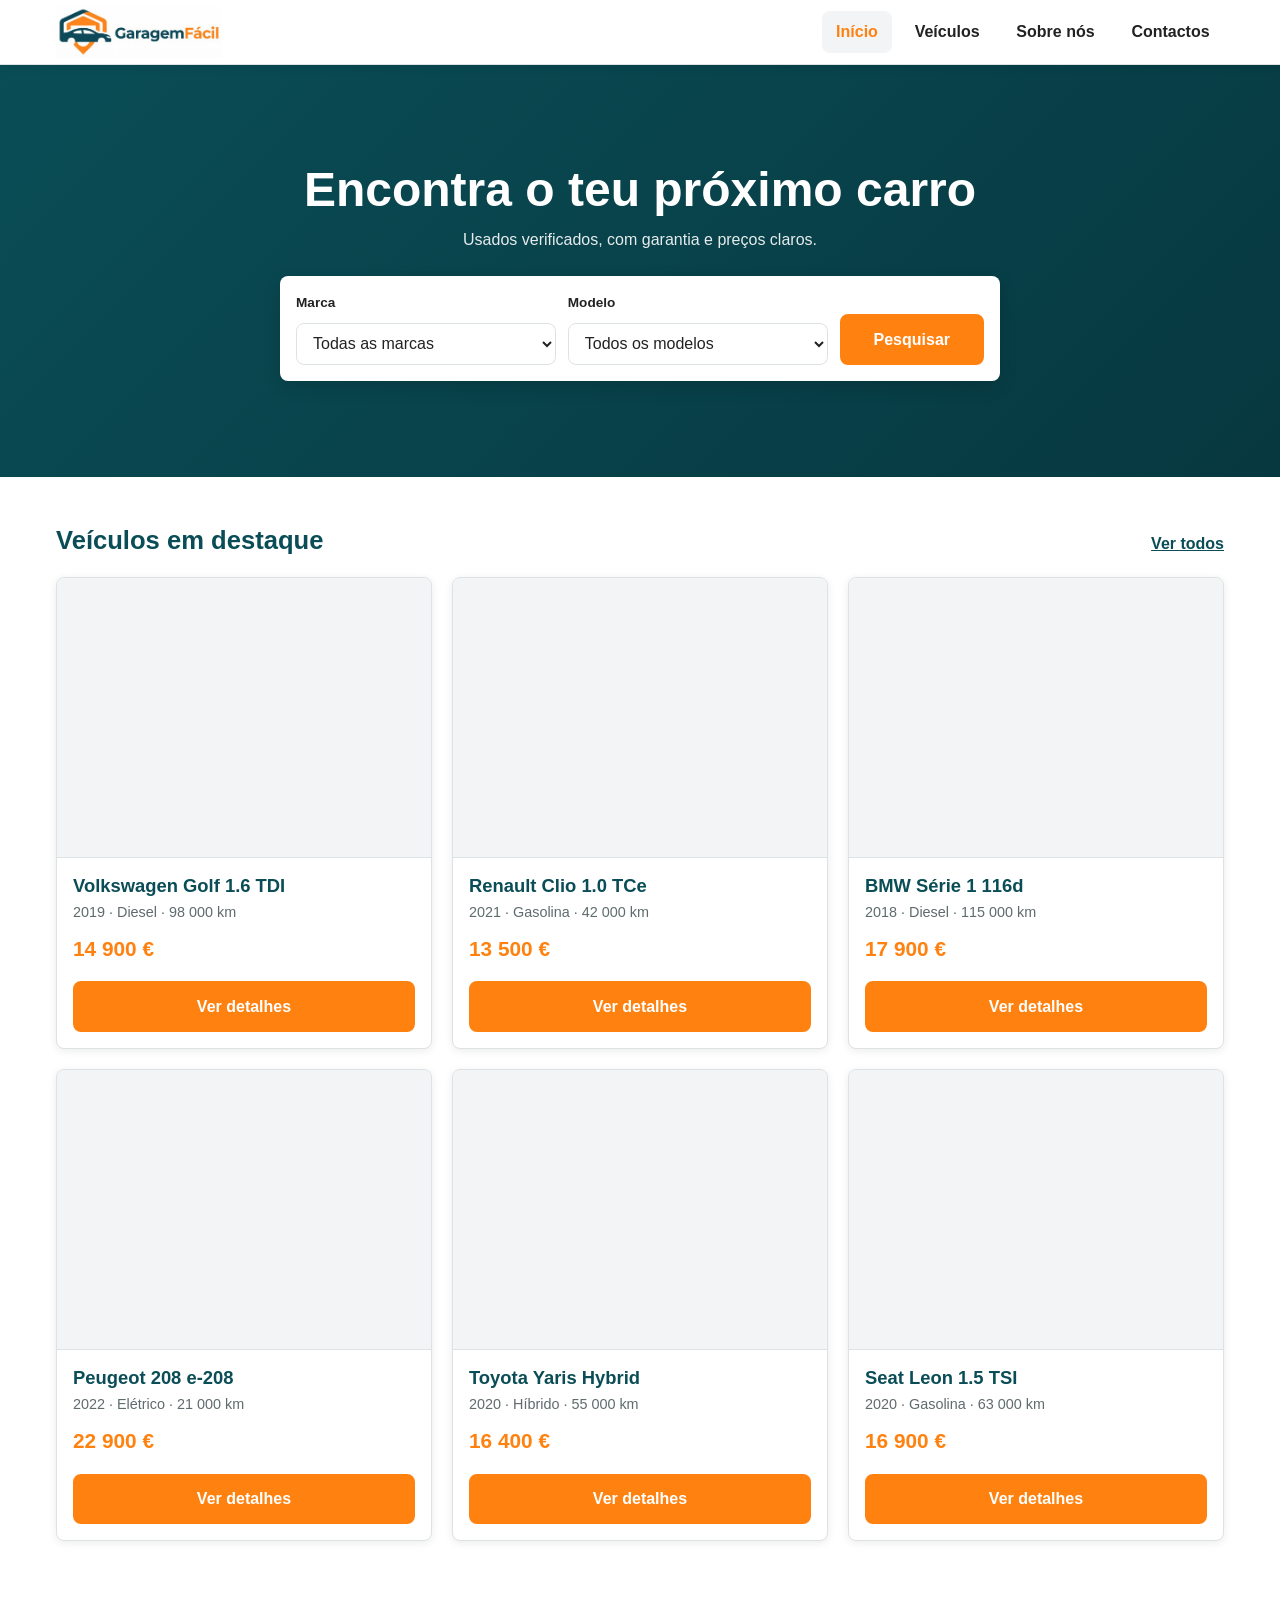
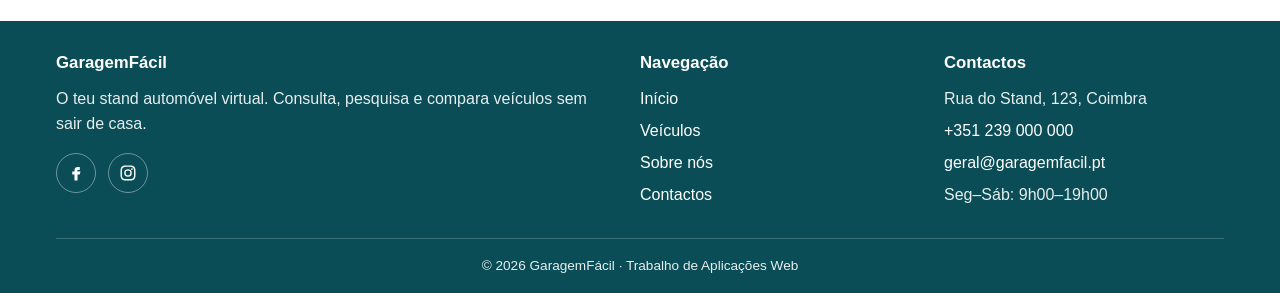
==== index.html @ 2ba6a937 "Início: remover imagens dos veículos, ficando um espaço reservado em CSS Co-Authored-By: Claude Opus" ====
<!DOCTYPE html>
<html lang="pt">
<head>
  <meta charset="UTF-8">
  <meta name="viewport" content="width=device-width, initial-scale=1.0">
  <meta name="description" content="GaragemFácil: stand de automóveis usados. Pesquisa por marca e modelo e vê os veículos em destaque.">
  <title>GaragemFácil | Início</title>
  <link rel="stylesheet" href="css/style.css">
  <link rel="stylesheet" href="css/inicio.css">
</head>
<body>
  <header class="site-header">
    <div class="container">
      <a href="index.html" class="logo">
        <img src="img/logo.jpg" alt="GaragemFácil - página inicial" width="748" height="235">
      </a>

      <button class="menu-toggle" type="button" aria-expanded="false" aria-controls="menu" aria-label="Abrir menu">
        <span></span>
        <span></span>
        <span></span>
      </button>

      <nav id="menu" class="site-nav" aria-label="Menu principal">
        <ul>
          <li><a href="index.html" class="ativo" aria-current="page">Início</a></li>
          <li><a href="veiculos.html">Veículos</a></li>
          <li><a href="sobre.html">Sobre nós</a></li>
          <li><a href="contactos.html">Contactos</a></li>
        </ul>
      </nav>
    </div>
  </header>

  <main>
    <section class="hero" aria-labelledby="hero-titulo">
      <div class="container hero__conteudo">
        <h1 id="hero-titulo">Encontra o teu próximo carro</h1>
        <p class="hero__subtitulo">Usados verificados, com garantia e preços claros.</p>

        <form class="pesquisa" action="veiculos.html" method="get" role="search">
          <div class="pesquisa__campo">
            <label for="marca">Marca</label>
            <select id="marca" name="marca">
              <option value="">Todas as marcas</option>
              <option value="bmw">BMW</option>
              <option value="peugeot">Peugeot</option>
              <option value="renault">Renault</option>
              <option value="seat">Seat</option>
              <option value="toyota">Toyota</option>
              <option value="volkswagen">Volkswagen</option>
            </select>
          </div>
          <div class="pesquisa__campo">
            <label for="modelo">Modelo</label>
            <select id="modelo" name="modelo">
              <option value="">Todos os modelos</option>
              <option value="208">208</option>
              <option value="clio">Clio</option>
              <option value="golf">Golf</option>
              <option value="leon">Leon</option>
              <option value="serie-1">Série 1</option>
              <option value="yaris">Yaris</option>
            </select>
          </div>
          <button class="btn btn-primario pesquisa__botao" type="submit">Pesquisar</button>
        </form>
      </div>
    </section>

    <section class="seccao destaques" aria-labelledby="destaques-titulo">
      <div class="container">
        <div class="destaques__topo">
          <h2 id="destaques-titulo" class="titulo-seccao">Veículos em destaque</h2>
          <a class="destaques__ver-todos" href="veiculos.html">Ver todos</a>
        </div>
        <div class="grelha-veiculos">
            <article class="card-veiculo">
              <div class="card-veiculo__foto" aria-hidden="true"></div>
              <div class="card-veiculo__corpo">
                <h3>Volkswagen Golf 1.6 TDI</h3>
                <p class="card-veiculo__info">2019 · Diesel · 98 000 km</p>
                <p class="card-veiculo__preco">14 900 €</p>
                <a class="btn btn-primario" href="veiculo.html?id=1">Ver detalhes</a>
              </div>
            </article>
            <article class="card-veiculo">
              <div class="card-veiculo__foto" aria-hidden="true"></div>
              <div class="card-veiculo__corpo">
                <h3>Renault Clio 1.0 TCe</h3>
                <p class="card-veiculo__info">2021 · Gasolina · 42 000 km</p>
                <p class="card-veiculo__preco">13 500 €</p>
                <a class="btn btn-primario" href="veiculo.html?id=2">Ver detalhes</a>
              </div>
            </article>
            <article class="card-veiculo">
              <div class="card-veiculo__foto" aria-hidden="true"></div>
              <div class="card-veiculo__corpo">
                <h3>BMW Série 1 116d</h3>
                <p class="card-veiculo__info">2018 · Diesel · 115 000 km</p>
                <p class="card-veiculo__preco">17 900 €</p>
                <a class="btn btn-primario" href="veiculo.html?id=3">Ver detalhes</a>
              </div>
            </article>
            <article class="card-veiculo">
              <div class="card-veiculo__foto" aria-hidden="true"></div>
              <div class="card-veiculo__corpo">
                <h3>Peugeot 208 e-208</h3>
                <p class="card-veiculo__info">2022 · Elétrico · 21 000 km</p>
                <p class="card-veiculo__preco">22 900 €</p>
                <a class="btn btn-primario" href="veiculo.html?id=4">Ver detalhes</a>
              </div>
            </article>
            <article class="card-veiculo">
              <div class="card-veiculo__foto" aria-hidden="true"></div>
              <div class="card-veiculo__corpo">
                <h3>Toyota Yaris Hybrid</h3>
                <p class="card-veiculo__info">2020 · Híbrido · 55 000 km</p>
                <p class="card-veiculo__preco">16 400 €</p>
                <a class="btn btn-primario" href="veiculo.html?id=5">Ver detalhes</a>
              </div>
            </article>
            <article class="card-veiculo">
              <div class="card-veiculo__foto" aria-hidden="true"></div>
              <div class="card-veiculo__corpo">
                <h3>Seat Leon 1.5 TSI</h3>
                <p class="card-veiculo__info">2020 · Gasolina · 63 000 km</p>
                <p class="card-veiculo__preco">16 900 €</p>
                <a class="btn btn-primario" href="veiculo.html?id=6">Ver detalhes</a>
              </div>
            </article>

        </div>
      </div>
    </section>
  </main>

  <footer class="site-footer">
    <div class="container">
      <div class="footer-grelha">
        <div class="footer-coluna">
          <h2>GaragemFácil</h2>
          <p>O teu stand automóvel virtual. Consulta, pesquisa e compara veículos sem sair de casa.</p>
          <div class="redes-sociais">
            <a href="#" aria-label="Facebook">
              <svg viewBox="0 0 24 24" aria-hidden="true"><path d="M14 8h3V4h-3c-2.8 0-4 1.7-4 4.3V10H7v4h3v8h4v-8h3l1-4h-4V8.5c0-.3.2-.5.5-.5z"/></svg>
            </a>
            <a href="#" aria-label="Instagram">
              <svg viewBox="0 0 24 24" aria-hidden="true"><path d="M12 7a5 5 0 1 0 0 10 5 5 0 0 0 0-10zm0 8.2a3.2 3.2 0 1 1 0-6.4 3.2 3.2 0 0 1 0 6.4zM17.3 5.5a1.2 1.2 0 1 0 0 2.4 1.2 1.2 0 0 0 0-2.4zM12 2c-2.7 0-3 0-4.1.1C4.3 2.2 2.2 4.3 2.1 7.9 2 9 2 9.3 2 12s0 3 .1 4.1c.1 3.6 2.2 5.7 5.8 5.8 1.1.1 1.4.1 4.1.1s3 0 4.1-.1c3.6-.1 5.7-2.2 5.8-5.8.1-1.1.1-1.4.1-4.1s0-3-.1-4.1c-.1-3.6-2.2-5.7-5.8-5.8C15 2 14.7 2 12 2zm0 1.8c2.7 0 3 0 4 .1 2.6.1 3.9 1.4 4 4 .1 1 .1 1.3.1 4s0 3-.1 4c-.1 2.6-1.4 3.9-4 4-1 .1-1.3.1-4 .1s-3 0-4-.1c-2.6-.1-3.9-1.4-4-4-.1-1-.1-1.3-.1-4s0-3 .1-4c.1-2.6 1.4-3.9 4-4 1-.1 1.3-.1 4-.1z"/></svg>
            </a>
          </div>
        </div>

        <div class="footer-coluna">
          <h2>Navegação</h2>
          <ul>
            <li><a href="index.html">Início</a></li>
            <li><a href="veiculos.html">Veículos</a></li>
            <li><a href="sobre.html">Sobre nós</a></li>
            <li><a href="contactos.html">Contactos</a></li>
          </ul>
        </div>

        <div class="footer-coluna">
          <h2>Contactos</h2>
          <ul>
            <li>Rua do Stand, 123, Coimbra</li>
            <li><a href="tel:+351239000000">+351 239 000 000</a></li>
            <li><a href="mailto:geral@garagemfacil.pt">geral@garagemfacil.pt</a></li>
            <li>Seg–Sáb: 9h00–19h00</li>
          </ul>
        </div>
      </div>

      <p class="footer-copy">&copy; <span id="ano-atual">2026</span> GaragemFácil · Trabalho de Aplicações Web</p>
    </div>
  </footer>

  <script src="js/main.js"></script>
</body>
</html>
---- css/style.css ----
/* ==========================================================================
   GaragemFácil — estilos base comuns a todas as páginas
   Abordagem mobile-first: estilos para telemóvel por defeito,
   media queries a partir de 600px (tablet) e 992px (desktop).
   ========================================================================== */

/* ---------- 1. Variáveis (cores do logótipo) ---------- */
:root {
  --cor-primaria: #0a4d56;        /* azul petróleo do logo */
  --cor-primaria-escura: #073840;
  --cor-secundaria: #ff8210;      /* laranja do logo */
  --cor-secundaria-escura: #e06f05;
  --cor-texto: #222222;
  --cor-texto-suave: #5f6b6d;
  --cor-fundo: #ffffff;
  --cor-fundo-alt: #f2f4f5;
  --cor-borda: #dde2e4;

  --fonte: "Segoe UI", Roboto, "Helvetica Neue", Arial, sans-serif;
  --raio: 8px;
  --sombra: 0 2px 8px rgba(0, 0, 0, 0.08);
  --sombra-forte: 0 6px 18px rgba(0, 0, 0, 0.14);
  --espaco: 1rem;
  --largura-max: 1200px;
  --altura-header: 64px;
  --transicao: 0.2s ease;
}

/* ---------- 2. Reset e base ---------- */
*,
*::before,
*::after {
  box-sizing: border-box;
}

html {
  scroll-behavior: smooth;
}

body {
  margin: 0;
  font-family: var(--fonte);
  font-size: 1rem;
  line-height: 1.6;
  color: var(--cor-texto);
  background-color: var(--cor-fundo);
  display: flex;
  flex-direction: column;
  min-height: 100vh;
}

main {
  flex: 1;
}

img {
  max-width: 100%;
  height: auto;
  display: block;
}

a {
  color: var(--cor-primaria);
}

a:hover {
  color: var(--cor-secundaria);
}

h1,
h2,
h3,
h4 {
  line-height: 1.25;
  margin: 0 0 0.5em;
  color: var(--cor-primaria);
}

h1 { font-size: 1.75rem; }
h2 { font-size: 1.4rem; }
h3 { font-size: 1.15rem; }

p {
  margin: 0 0 1em;
}

ul {
  margin: 0;
  padding: 0;
}

:focus-visible {
  outline: 3px solid var(--cor-secundaria);
  outline-offset: 2px;
}

/* Texto só para leitores de ecrã */
.sr-only {
  position: absolute;
  width: 1px;
  height: 1px;
  padding: 0;
  margin: -1px;
  overflow: hidden;
  clip: rect(0, 0, 0, 0);
  white-space: nowrap;
  border: 0;
}

/* ---------- 3. Layout ---------- */
.container {
  width: 100%;
  max-width: var(--largura-max);
  margin: 0 auto;
  padding: 0 var(--espaco);
}

.seccao {
  padding: 2rem 0;
}

.seccao--alt {
  background-color: var(--cor-fundo-alt);
}

.titulo-seccao {
  margin-bottom: 1.25rem;
}

/* ---------- 4. Botões ---------- */
.btn {
  display: inline-block;
  padding: 0.65rem 1.25rem;
  border: 2px solid var(--cor-primaria);
  border-radius: var(--raio);
  background-color: transparent;
  color: var(--cor-primaria);
  font: inherit;
  font-weight: 600;
  text-align: center;
  text-decoration: none;
  cursor: pointer;
  transition: background-color var(--transicao), color var(--transicao),
    border-color var(--transicao);
}

.btn:hover {
  background-color: var(--cor-primaria);
  color: #ffffff;
}

/* .btn-primario e .btn-primary são equivalentes */
.btn-primario,
.btn-primary {
  background-color: var(--cor-secundaria);
  border-color: var(--cor-secundaria);
  color: #ffffff;
}

.btn-primario:hover,
.btn-primary:hover {
  background-color: var(--cor-secundaria-escura);
  border-color: var(--cor-secundaria-escura);
  color: #ffffff;
}

.btn-bloco {
  display: block;
  width: 100%;
}

/* ---------- 5. Formulários (base) ---------- */
input,
select,
textarea {
  width: 100%;
  padding: 0.6rem 0.75rem;
  border: 1px solid var(--cor-borda);
  border-radius: var(--raio);
  font: inherit;
  color: var(--cor-texto);
  background-color: #ffffff;
}

input:focus,
select:focus,
textarea:focus {
  border-color: var(--cor-primaria);
  outline: none;
  box-shadow: 0 0 0 3px rgba(10, 77, 86, 0.2);
}

label {
  display: block;
  margin-bottom: 0.3rem;
  font-weight: 600;
}

/* ---------- 6. Header ---------- */
.site-header {
  position: sticky;
  top: 0;
  z-index: 100;
  background-color: var(--cor-fundo);
  border-bottom: 1px solid var(--cor-borda);
  box-shadow: var(--sombra);
}

.site-header > .container {
  display: flex;
  align-items: center;
  justify-content: space-between;
  flex-wrap: wrap;
  min-height: var(--altura-header);
}

.logo {
  display: flex;
  align-items: center;
}

.logo img {
  height: 44px;
  width: auto;
}

/* Botão hambúrguer (.menu-toggle e .nav-toggle são equivalentes) */
.menu-toggle,
.nav-toggle {
  display: flex;
  flex-direction: column;
  justify-content: center;
  gap: 5px;
  width: 44px;
  height: 44px;
  padding: 10px;
  border: none;
  border-radius: var(--raio);
  background: transparent;
  cursor: pointer;
}

.menu-toggle span,
.nav-toggle span {
  display: block;
  height: 3px;
  width: 100%;
  border-radius: 2px;
  background-color: var(--cor-primaria);
  transition: transform var(--transicao), opacity var(--transicao);
}

/* Animação para "X" quando o menu está aberto */
.menu-toggle[aria-expanded="true"] span:nth-child(1),
.nav-toggle[aria-expanded="true"] span:nth-child(1) {
  transform: translateY(8px) rotate(45deg);
}

.menu-toggle[aria-expanded="true"] span:nth-child(2),
.nav-toggle[aria-expanded="true"] span:nth-child(2) {
  opacity: 0;
}

.menu-toggle[aria-expanded="true"] span:nth-child(3),
.nav-toggle[aria-expanded="true"] span:nth-child(3) {
  transform: translateY(-8px) rotate(-45deg);
}

/* Menu: escondido no mobile, aberto com a classe .aberto */
.site-nav {
  display: none;
  width: 100%;
  padding-bottom: 0.75rem;
}

.site-nav.aberto {
  display: block;
}

.site-nav ul {
  list-style: none;
  display: flex;
  flex-direction: column;
}

.site-nav a {
  display: block;
  padding: 0.75rem 0.5rem;
  border-bottom: 1px solid var(--cor-borda);
  color: var(--cor-texto);
  font-weight: 600;
  text-decoration: none;
}

.site-nav li:last-child a {
  border-bottom: none;
}

.site-nav a:hover,
.site-nav a.ativo,
.site-nav a[aria-current="page"] {
  color: var(--cor-secundaria);
}

/* ---------- 7. Grelha e cartão de veículo ---------- */
.grelha-veiculos {
  display: grid;
  grid-template-columns: 1fr;
  gap: 1.25rem;
}

.card-veiculo {
  display: flex;
  flex-direction: column;
  overflow: hidden;
  background-color: var(--cor-fundo);
  border: 1px solid var(--cor-borda);
  border-radius: var(--raio);
  box-shadow: var(--sombra);
  transition: transform var(--transicao), box-shadow var(--transicao);
}

.card-veiculo:hover {
  transform: translateY(-3px);
  box-shadow: var(--sombra-forte);
}

.card-veiculo > img {
  width: 100%;
  aspect-ratio: 4 / 3;
  object-fit: cover;
  background-color: var(--cor-fundo-alt);
}

.card-veiculo__corpo {
  display: flex;
  flex-direction: column;
  flex: 1;
  padding: 1rem;
}

.card-veiculo__corpo h3 {
  margin-bottom: 0.25rem;
}

.card-veiculo__info {
  color: var(--cor-texto-suave);
  font-size: 0.9rem;
  margin-bottom: 0.5rem;
}

.card-veiculo__preco {
  font-size: 1.3rem;
  font-weight: 700;
  color: var(--cor-secundaria);
  margin-bottom: 1rem;
}

.card-veiculo__corpo .btn {
  margin-top: auto;
}

/* ---------- 8. Footer ---------- */
.site-footer {
  margin-top: 2rem;
  padding: 2rem 0 1rem;
  background-color: var(--cor-primaria);
  color: #e6eeef;
}

.site-footer a {
  color: #ffffff;
  text-decoration: none;
}

.site-footer a:hover {
  color: var(--cor-secundaria);
}

.site-footer h2 {
  font-size: 1.05rem;
  color: #ffffff;
  margin-bottom: 0.75rem;
}

.footer-grelha {
  display: grid;
  grid-template-columns: 1fr;
  gap: 1.5rem;
}

.footer-coluna ul {
  list-style: none;
}

.footer-coluna li {
  margin-bottom: 0.4rem;
}

.redes-sociais {
  display: flex;
  gap: 0.75rem;
}

.redes-sociais a {
  display: inline-flex;
  align-items: center;
  justify-content: center;
  width: 40px;
  height: 40px;
  border: 1px solid rgba(255, 255, 255, 0.4);
  border-radius: 50%;
}

.redes-sociais svg {
  width: 18px;
  height: 18px;
  fill: currentColor;
}

.footer-copy {
  margin: 1.5rem 0 0;
  padding-top: 1rem;
  border-top: 1px solid rgba(255, 255, 255, 0.2);
  font-size: 0.85rem;
  text-align: center;
}

/* ==========================================================================
   Tablet (>= 600px)
   ========================================================================== */
@media (min-width: 600px) {
  h1 { font-size: 2rem; }
  h2 { font-size: 1.6rem; }

  .seccao {
    padding: 3rem 0;
  }

  .grelha-veiculos {
    grid-template-columns: repeat(2, 1fr);
  }

  .footer-grelha {
    grid-template-columns: repeat(2, 1fr);
  }
}

/* ==========================================================================
   Desktop (>= 992px)
   ========================================================================== */
@media (min-width: 992px) {
  h1 { font-size: 2.5rem; }

  .logo img {
    height: 52px;
  }

  /* Hambúrguer escondido, menu sempre visível na horizontal */
  .menu-toggle,
  .nav-toggle {
    display: none;
  }

  .site-nav,
  .site-nav.aberto {
    display: block;
    width: auto;
    padding-bottom: 0;
  }

  .site-nav ul {
    flex-direction: row;
    gap: 0.5rem;
  }

  .site-nav a {
    padding: 0.5rem 0.9rem;
    border-bottom: none;
    border-radius: var(--raio);
  }

  .site-nav a.ativo,
  .site-nav a[aria-current="page"] {
    background-color: var(--cor-fundo-alt);
  }

  .grelha-veiculos {
    grid-template-columns: repeat(3, 1fr);
  }

  .footer-grelha {
    grid-template-columns: 2fr 1fr 1fr;
  }
}
---- css/inicio.css ----
/* ==========================================================================
   Página Início (index.html)
   Estilos próprios desta página. Header, footer, cores, .btn, .grelha-veiculos e
   .card-veiculo vêm de css/style.css. Abordagem mobile-first, breakpoints 600px e 992px.
   ========================================================================== */

/* ---------- Hero ---------- */
.hero {
  background:
    linear-gradient(135deg, var(--cor-primaria) 0%, var(--cor-primaria-escura) 100%);
  color: #fff;
  padding: 3rem 0;
  text-align: center;
}

.hero h1 {
  color: #fff;
  margin: 0 0 0.5rem;
  font-size: 1.75rem;
  line-height: 1.2;
}

.hero__subtitulo {
  margin: 0 0 1.5rem;
  opacity: 0.9;
}

/* ---------- Pesquisa rápida ---------- */
.pesquisa {
  display: grid;
  gap: 0.75rem;
  max-width: 720px;
  margin: 0 auto;
  padding: 1rem;
  background: var(--cor-fundo);
  border-radius: var(--raio);
  box-shadow: var(--sombra-forte);
  text-align: left;
}

.pesquisa__campo {
  display: flex;
  flex-direction: column;
  gap: 0.25rem;
}

.pesquisa label {
  font-size: 0.85rem;
  font-weight: 600;
  color: var(--cor-texto);
}

.pesquisa select {
  width: 100%;
  padding: 0.65rem 0.75rem;
  font: inherit;
  border: 1px solid var(--cor-borda);
  border-radius: var(--raio);
  background: #fff;
}

.pesquisa__botao {
  width: 100%;
  min-height: 44px;
}

/* ---------- Veículos em destaque ---------- */
/* Espaço reservado para a fotografia do veículo (sem imagem por agora) */
.card-veiculo__foto {
  aspect-ratio: 4 / 3;
  background-color: var(--cor-fundo-alt);
  border-bottom: 1px solid var(--cor-borda);
}


.destaques__topo {
  display: flex;
  align-items: baseline;
  justify-content: space-between;
  gap: 1rem;
  margin-bottom: 1.25rem;
}

.destaques__topo h2 {
  margin: 0;
}

.destaques__ver-todos {
  white-space: nowrap;
  font-weight: 600;
}


/* ---------- Tablet (>= 600px) ---------- */
@media (min-width: 600px) {
  .hero {
    padding: 4rem 0;
  }

  .hero h1 {
    font-size: 2.25rem;
  }

  .pesquisa {
    grid-template-columns: 1fr 1fr;
  }

  .pesquisa__botao {
    grid-column: 1 / -1;
  }
}

/* ---------- Desktop (>= 992px) ---------- */
@media (min-width: 992px) {
  .hero {
    padding: 6rem 0;
  }

  .hero h1 {
    font-size: 3rem;
  }

  .pesquisa {
    grid-template-columns: 1fr 1fr auto;
    align-items: end;
  }

  .pesquisa__botao {
    grid-column: auto;
    width: auto;
    padding-inline: 2rem;
  }
}
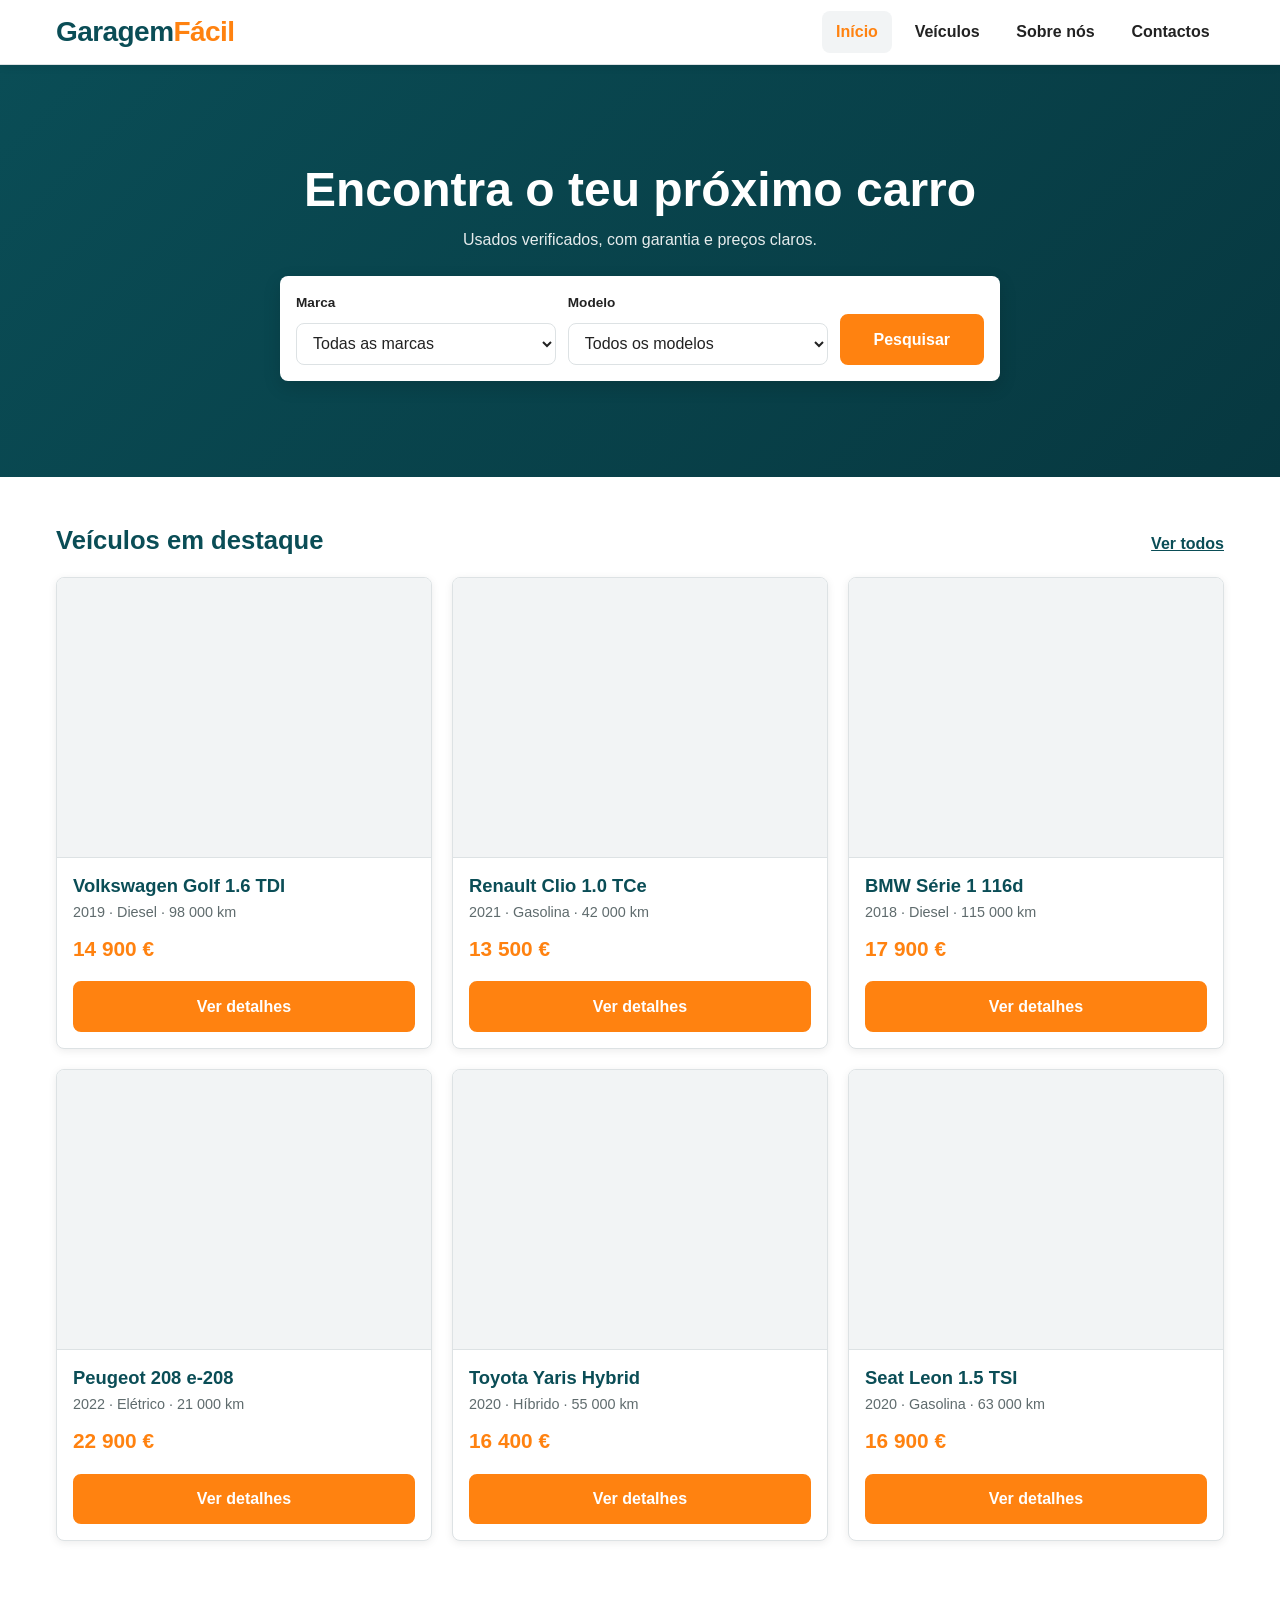
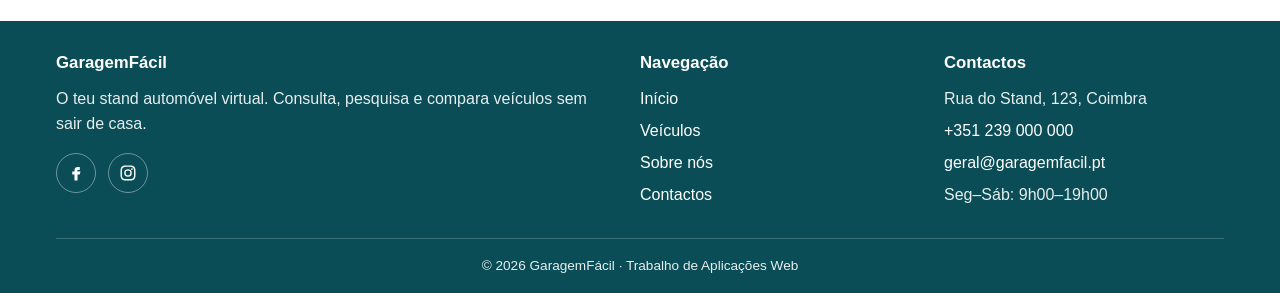
==== commit 655f0e6d: "Início: logótipo em texto em vez de imagem Co-Authored-By: Claude Opus 5.5 <noreply@anthropic.com> C" ====
--- a/index.html
+++ b/index.html
@@ -12,7 +12,7 @@
   <header class="site-header">
     <div class="container">
       <a href="index.html" class="logo">
-        <img src="img/logo.jpg" alt="GaragemFácil - página inicial" width="748" height="235">
+        Garagem<span>Fácil</span>
       </a>
 
       <button class="menu-toggle" type="button" aria-expanded="false" aria-controls="menu" aria-label="Abrir menu">
--- a/css/style.css
+++ b/css/style.css
@@ -214,14 +214,23 @@
   min-height: var(--altura-header);
 }
 
+/* Logótipo em texto: "Garagem" a azul e "Fácil" a laranja */
 .logo {
-  display: flex;
+  display: inline-flex;
   align-items: center;
-}
-
-.logo img {
-  height: 44px;
-  width: auto;
+  font-size: 1.5rem;
+  font-weight: 800;
+  letter-spacing: -0.02em;
+  color: var(--cor-primaria);
+  text-decoration: none;
+}
+
+.logo span {
+  color: var(--cor-secundaria);
+}
+
+.logo:hover {
+  color: var(--cor-primaria);
 }
 
 /* Botão hambúrguer (.menu-toggle e .nav-toggle são equivalentes) */
@@ -452,8 +461,8 @@
 @media (min-width: 992px) {
   h1 { font-size: 2.5rem; }
 
-  .logo img {
-    height: 52px;
+  .logo {
+    font-size: 1.75rem;
   }
 
   /* Hambúrguer escondido, menu sempre visível na horizontal */
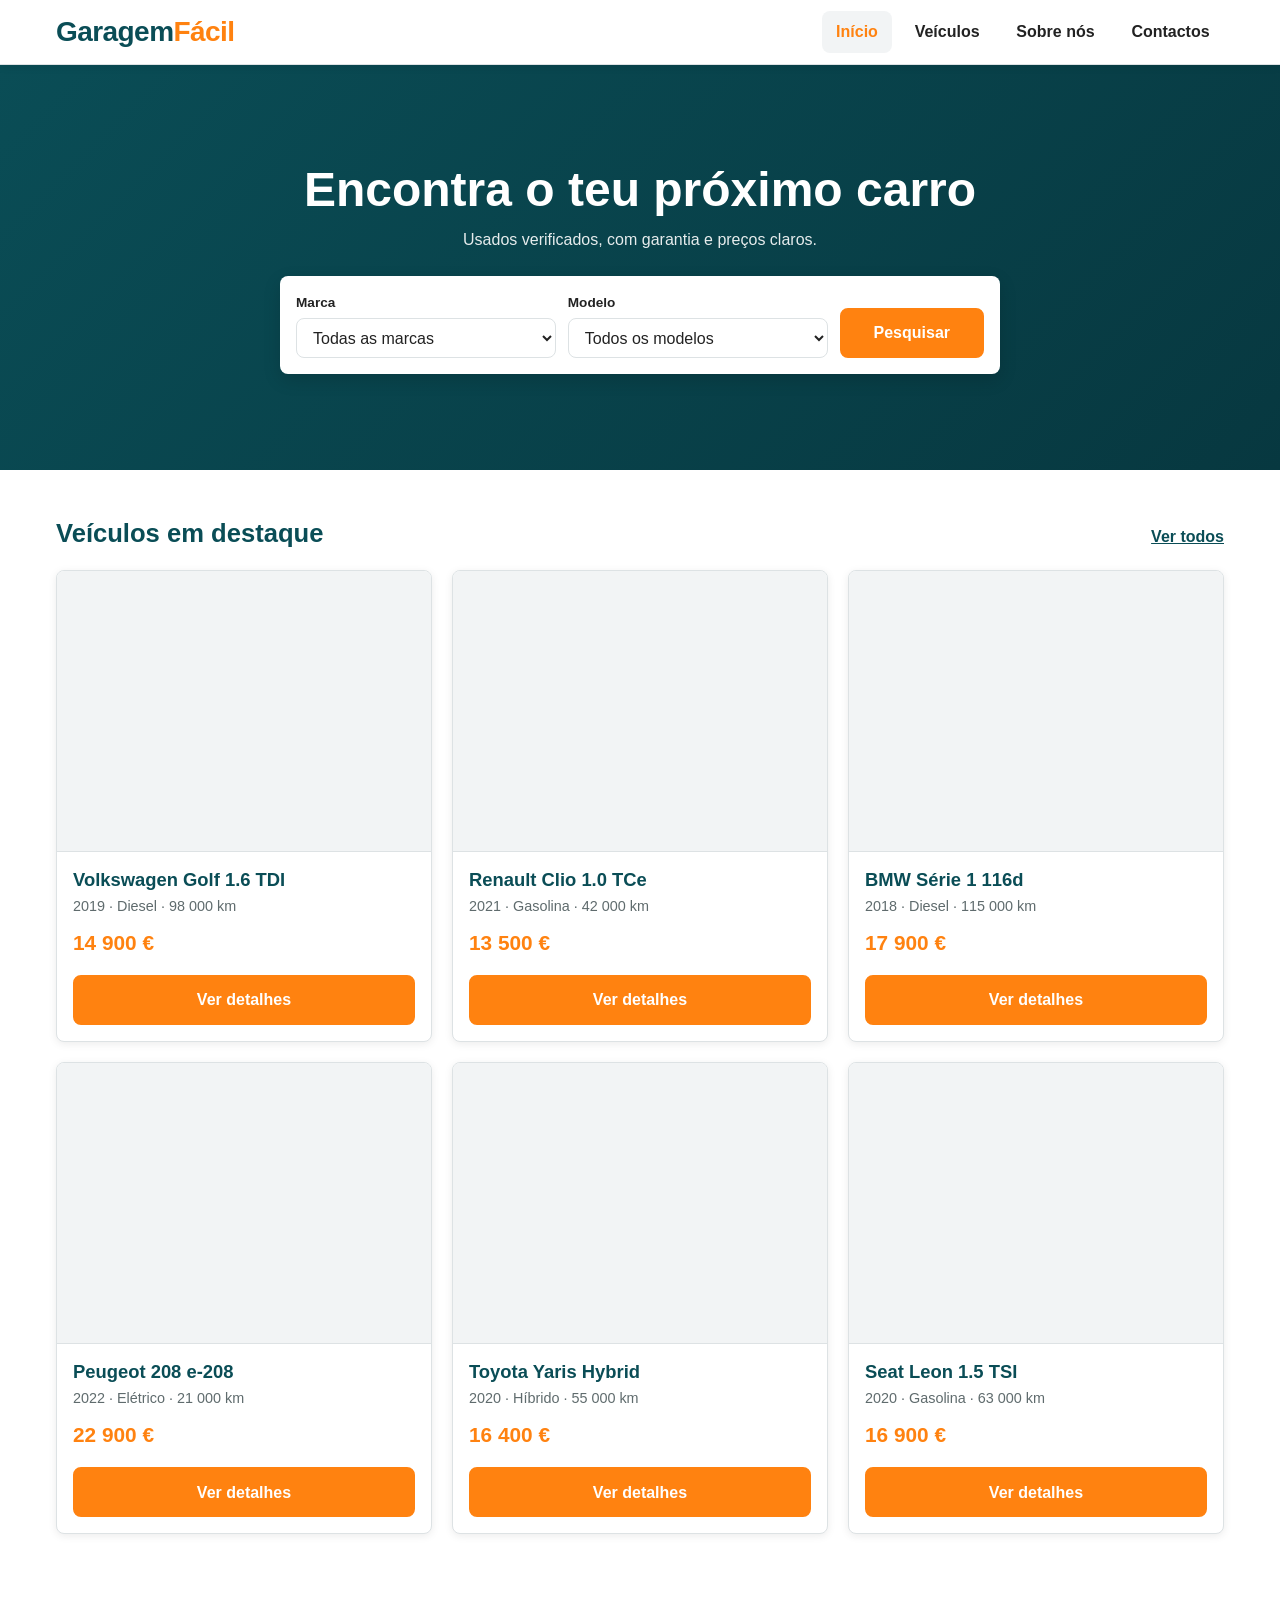
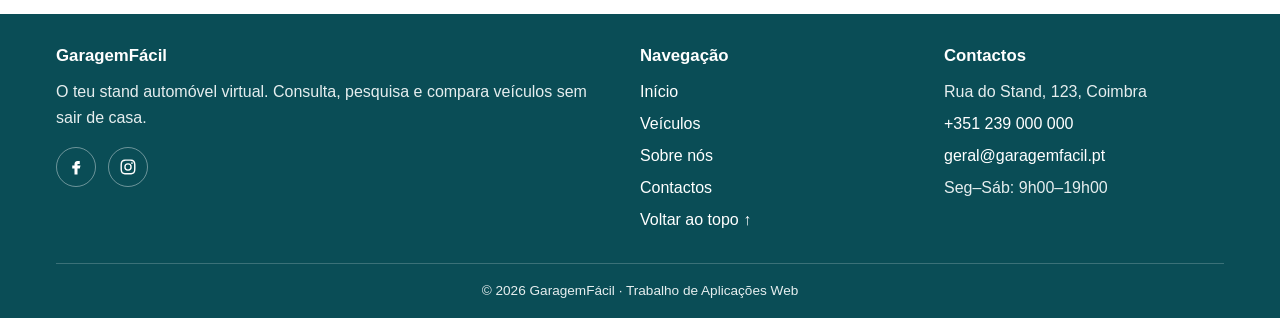
==== commit 6380d85e: "Alinha o código com a estrutura dos exemplos da aula - Junta os 6 ficheiros CSS num só css/estilos.c" ====
--- a/index.html
+++ b/index.html
@@ -1,181 +1,22 @@
 <!DOCTYPE html>
-<html lang="pt">
+<!-- Página de entrada na raiz do repositório (endereço público do GitHub Pages) -->
+<html lang="pt-PT">
+<!-- Cabeçalho: codificação, título e reencaminhamento automático -->
 <head>
+  <!-- Codificação UTF-8 para mostrar acentos corretamente -->
   <meta charset="UTF-8">
+  <!-- Ajusta a página à largura do dispositivo -->
   <meta name="viewport" content="width=device-width, initial-scale=1.0">
-  <meta name="description" content="GaragemFácil: stand de automóveis usados. Pesquisa por marca e modelo e vê os veículos em destaque.">
-  <title>GaragemFácil | Início</title>
-  <link rel="stylesheet" href="css/style.css">
-  <link rel="stylesheet" href="css/inicio.css">
+  <!-- Título que aparece no separador do browser enquanto reencaminha -->
+  <title>GaragemFácil</title>
+  <!-- Reencaminha logo para a página inicial, que agora está na pasta Secções -->
+  <meta http-equiv="refresh" content="0; url=Secções/inicio.html">
+  <!-- Indica aos motores de busca qual é a página verdadeira -->
+  <link rel="canonical" href="Secções/inicio.html">
 </head>
+<!-- Corpo: só aparece se o reencaminhamento automático não funcionar -->
 <body>
-  <header class="site-header">
-    <div class="container">
-      <a href="index.html" class="logo">
-        Garagem<span>Fácil</span>
-      </a>
-
-      <button class="menu-toggle" type="button" aria-expanded="false" aria-controls="menu" aria-label="Abrir menu">
-        <span></span>
-        <span></span>
-        <span></span>
-      </button>
-
-      <nav id="menu" class="site-nav" aria-label="Menu principal">
-        <ul>
-          <li><a href="index.html" class="ativo" aria-current="page">Início</a></li>
-          <li><a href="veiculos.html">Veículos</a></li>
-          <li><a href="sobre.html">Sobre nós</a></li>
-          <li><a href="contactos.html">Contactos</a></li>
-        </ul>
-      </nav>
-    </div>
-  </header>
-
-  <main>
-    <section class="hero" aria-labelledby="hero-titulo">
-      <div class="container hero__conteudo">
-        <h1 id="hero-titulo">Encontra o teu próximo carro</h1>
-        <p class="hero__subtitulo">Usados verificados, com garantia e preços claros.</p>
-
-        <form class="pesquisa" action="veiculos.html" method="get" role="search">
-          <div class="pesquisa__campo">
-            <label for="marca">Marca</label>
-            <select id="marca" name="marca">
-              <option value="">Todas as marcas</option>
-              <option value="bmw">BMW</option>
-              <option value="peugeot">Peugeot</option>
-              <option value="renault">Renault</option>
-              <option value="seat">Seat</option>
-              <option value="toyota">Toyota</option>
-              <option value="volkswagen">Volkswagen</option>
-            </select>
-          </div>
-          <div class="pesquisa__campo">
-            <label for="modelo">Modelo</label>
-            <select id="modelo" name="modelo">
-              <option value="">Todos os modelos</option>
-              <option value="208">208</option>
-              <option value="clio">Clio</option>
-              <option value="golf">Golf</option>
-              <option value="leon">Leon</option>
-              <option value="serie-1">Série 1</option>
-              <option value="yaris">Yaris</option>
-            </select>
-          </div>
-          <button class="btn btn-primario pesquisa__botao" type="submit">Pesquisar</button>
-        </form>
-      </div>
-    </section>
-
-    <section class="seccao destaques" aria-labelledby="destaques-titulo">
-      <div class="container">
-        <div class="destaques__topo">
-          <h2 id="destaques-titulo" class="titulo-seccao">Veículos em destaque</h2>
-          <a class="destaques__ver-todos" href="veiculos.html">Ver todos</a>
-        </div>
-        <div class="grelha-veiculos">
-            <article class="card-veiculo">
-              <div class="card-veiculo__foto" aria-hidden="true"></div>
-              <div class="card-veiculo__corpo">
-                <h3>Volkswagen Golf 1.6 TDI</h3>
-                <p class="card-veiculo__info">2019 · Diesel · 98 000 km</p>
-                <p class="card-veiculo__preco">14 900 €</p>
-                <a class="btn btn-primario" href="veiculo.html?id=1">Ver detalhes</a>
-              </div>
-            </article>
-            <article class="card-veiculo">
-              <div class="card-veiculo__foto" aria-hidden="true"></div>
-              <div class="card-veiculo__corpo">
-                <h3>Renault Clio 1.0 TCe</h3>
-                <p class="card-veiculo__info">2021 · Gasolina · 42 000 km</p>
-                <p class="card-veiculo__preco">13 500 €</p>
-                <a class="btn btn-primario" href="veiculo.html?id=2">Ver detalhes</a>
-              </div>
-            </article>
-            <article class="card-veiculo">
-              <div class="card-veiculo__foto" aria-hidden="true"></div>
-              <div class="card-veiculo__corpo">
-                <h3>BMW Série 1 116d</h3>
-                <p class="card-veiculo__info">2018 · Diesel · 115 000 km</p>
-                <p class="card-veiculo__preco">17 900 €</p>
-                <a class="btn btn-primario" href="veiculo.html?id=3">Ver detalhes</a>
-              </div>
-            </article>
-            <article class="card-veiculo">
-              <div class="card-veiculo__foto" aria-hidden="true"></div>
-              <div class="card-veiculo__corpo">
-                <h3>Peugeot 208 e-208</h3>
-                <p class="card-veiculo__info">2022 · Elétrico · 21 000 km</p>
-                <p class="card-veiculo__preco">22 900 €</p>
-                <a class="btn btn-primario" href="veiculo.html?id=4">Ver detalhes</a>
-              </div>
-            </article>
-            <article class="card-veiculo">
-              <div class="card-veiculo__foto" aria-hidden="true"></div>
-              <div class="card-veiculo__corpo">
-                <h3>Toyota Yaris Hybrid</h3>
-                <p class="card-veiculo__info">2020 · Híbrido · 55 000 km</p>
-                <p class="card-veiculo__preco">16 400 €</p>
-                <a class="btn btn-primario" href="veiculo.html?id=5">Ver detalhes</a>
-              </div>
-            </article>
-            <article class="card-veiculo">
-              <div class="card-veiculo__foto" aria-hidden="true"></div>
-              <div class="card-veiculo__corpo">
-                <h3>Seat Leon 1.5 TSI</h3>
-                <p class="card-veiculo__info">2020 · Gasolina · 63 000 km</p>
-                <p class="card-veiculo__preco">16 900 €</p>
-                <a class="btn btn-primario" href="veiculo.html?id=6">Ver detalhes</a>
-              </div>
-            </article>
-
-        </div>
-      </div>
-    </section>
-  </main>
-
-  <footer class="site-footer">
-    <div class="container">
-      <div class="footer-grelha">
-        <div class="footer-coluna">
-          <h2>GaragemFácil</h2>
-          <p>O teu stand automóvel virtual. Consulta, pesquisa e compara veículos sem sair de casa.</p>
-          <div class="redes-sociais">
-            <a href="#" aria-label="Facebook">
-              <svg viewBox="0 0 24 24" aria-hidden="true"><path d="M14 8h3V4h-3c-2.8 0-4 1.7-4 4.3V10H7v4h3v8h4v-8h3l1-4h-4V8.5c0-.3.2-.5.5-.5z"/></svg>
-            </a>
-            <a href="#" aria-label="Instagram">
-              <svg viewBox="0 0 24 24" aria-hidden="true"><path d="M12 7a5 5 0 1 0 0 10 5 5 0 0 0 0-10zm0 8.2a3.2 3.2 0 1 1 0-6.4 3.2 3.2 0 0 1 0 6.4zM17.3 5.5a1.2 1.2 0 1 0 0 2.4 1.2 1.2 0 0 0 0-2.4zM12 2c-2.7 0-3 0-4.1.1C4.3 2.2 2.2 4.3 2.1 7.9 2 9 2 9.3 2 12s0 3 .1 4.1c.1 3.6 2.2 5.7 5.8 5.8 1.1.1 1.4.1 4.1.1s3 0 4.1-.1c3.6-.1 5.7-2.2 5.8-5.8.1-1.1.1-1.4.1-4.1s0-3-.1-4.1c-.1-3.6-2.2-5.7-5.8-5.8C15 2 14.7 2 12 2zm0 1.8c2.7 0 3 0 4 .1 2.6.1 3.9 1.4 4 4 .1 1 .1 1.3.1 4s0 3-.1 4c-.1 2.6-1.4 3.9-4 4-1 .1-1.3.1-4 .1s-3 0-4-.1c-2.6-.1-3.9-1.4-4-4-.1-1-.1-1.3-.1-4s0-3 .1-4c.1-2.6 1.4-3.9 4-4 1-.1 1.3-.1 4-.1z"/></svg>
-            </a>
-          </div>
-        </div>
-
-        <div class="footer-coluna">
-          <h2>Navegação</h2>
-          <ul>
-            <li><a href="index.html">Início</a></li>
-            <li><a href="veiculos.html">Veículos</a></li>
-            <li><a href="sobre.html">Sobre nós</a></li>
-            <li><a href="contactos.html">Contactos</a></li>
-          </ul>
-        </div>
-
-        <div class="footer-coluna">
-          <h2>Contactos</h2>
-          <ul>
-            <li>Rua do Stand, 123, Coimbra</li>
-            <li><a href="tel:+351239000000">+351 239 000 000</a></li>
-            <li><a href="mailto:geral@garagemfacil.pt">geral@garagemfacil.pt</a></li>
-            <li>Seg–Sáb: 9h00–19h00</li>
-          </ul>
-        </div>
-      </div>
-
-      <p class="footer-copy">&copy; <span id="ano-atual">2026</span> GaragemFácil · Trabalho de Aplicações Web</p>
-    </div>
-  </footer>
-
-  <script src="js/main.js"></script>
+  <!-- Link de recurso para abrir a página inicial à mão -->
+  <p>A abrir o GaragemFácil… Se nada acontecer, <a href="Secções/inicio.html">clica aqui</a>.</p>
 </body>
 </html>
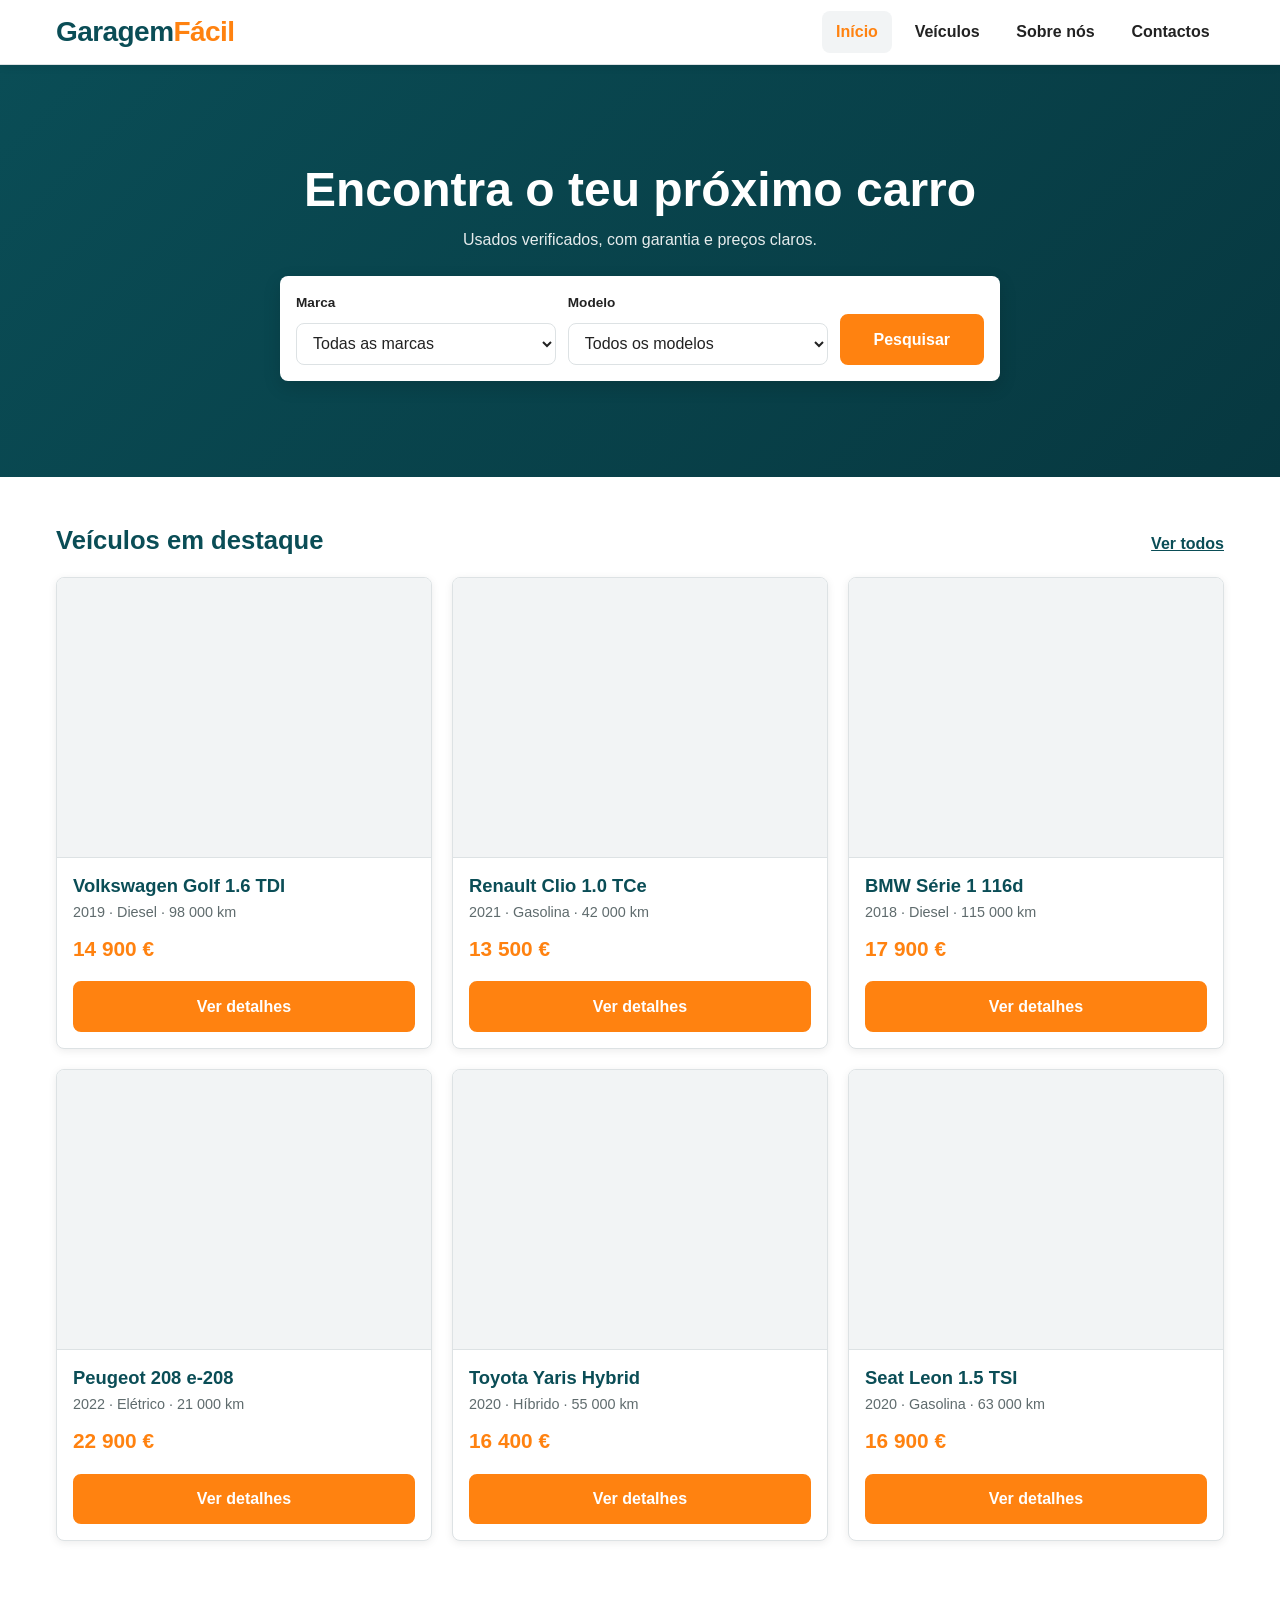
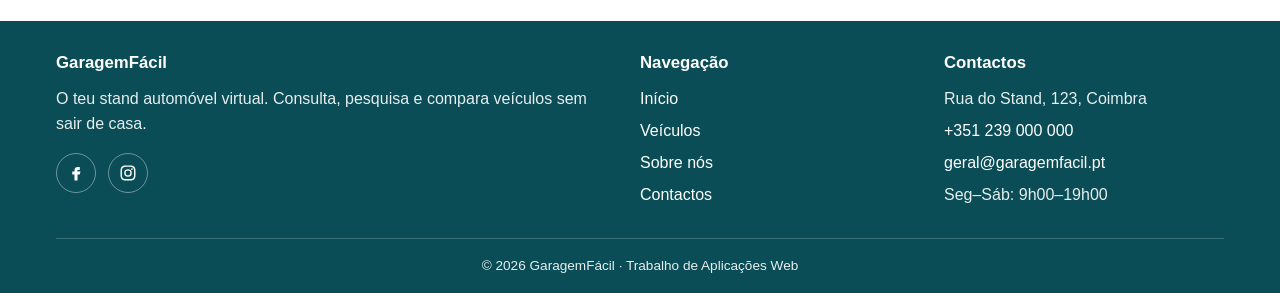
==== commit 4c84f18a: "Adiciona index.html na raiz que abre a página inicial no GitHub Pages" ====
--- a/index.html
+++ b/index.html
@@ -1,22 +1,24 @@
 <!DOCTYPE html>
-<!-- Página de entrada na raiz do repositório (endereço público do GitHub Pages) -->
-<html lang="pt-PT">
-<!-- Cabeçalho: codificação, título e reencaminhamento automático -->
+<!-- Página de entrada do site no GitHub Pages: o endereço principal abre este ficheiro e reencaminha para a página inicial verdadeira -->
+<html lang="pt">
 <head>
-  <!-- Codificação UTF-8 para mostrar acentos corretamente -->
+  <!-- Codificação dos caracteres, necessária para os acentos de "Secções" -->
   <meta charset="UTF-8">
-  <!-- Ajusta a página à largura do dispositivo -->
+  <!-- Ajusta a página ao ecrã em telemóveis -->
   <meta name="viewport" content="width=device-width, initial-scale=1.0">
-  <!-- Título que aparece no separador do browser enquanto reencaminha -->
+  <!-- Reencaminha logo (0 segundos) para a página inicial dentro da pasta Secções -->
+  <meta http-equiv="refresh" content="0; url=Secções/inicio.html">
+  <!-- Indica aos motores de busca qual é a página principal -->
+  <link rel="canonical" href="Secções/inicio.html">
   <title>GaragemFácil</title>
-  <!-- Reencaminha logo para a página inicial, que agora está na pasta Secções -->
-  <meta http-equiv="refresh" content="0; url=Secções/inicio.html">
-  <!-- Indica aos motores de busca qual é a página verdadeira -->
-  <link rel="canonical" href="Secções/inicio.html">
 </head>
-<!-- Corpo: só aparece se o reencaminhamento automático não funcionar -->
 <body>
-  <!-- Link de recurso para abrir a página inicial à mão -->
-  <p>A abrir o GaragemFácil… Se nada acontecer, <a href="Secções/inicio.html">clica aqui</a>.</p>
+  <!-- Ligação de recurso, caso o browser não faça o reencaminhamento automático -->
+  <p>A abrir a página inicial… Se não abrir, <a href="Secções/inicio.html">clique aqui</a>.</p>
+
+  <!-- Reencaminhamento por JavaScript, mais rápido e sem deixar esta página no histórico -->
+  <script>
+    window.location.replace("Secções/inicio.html");
+  </script>
 </body>
 </html>
